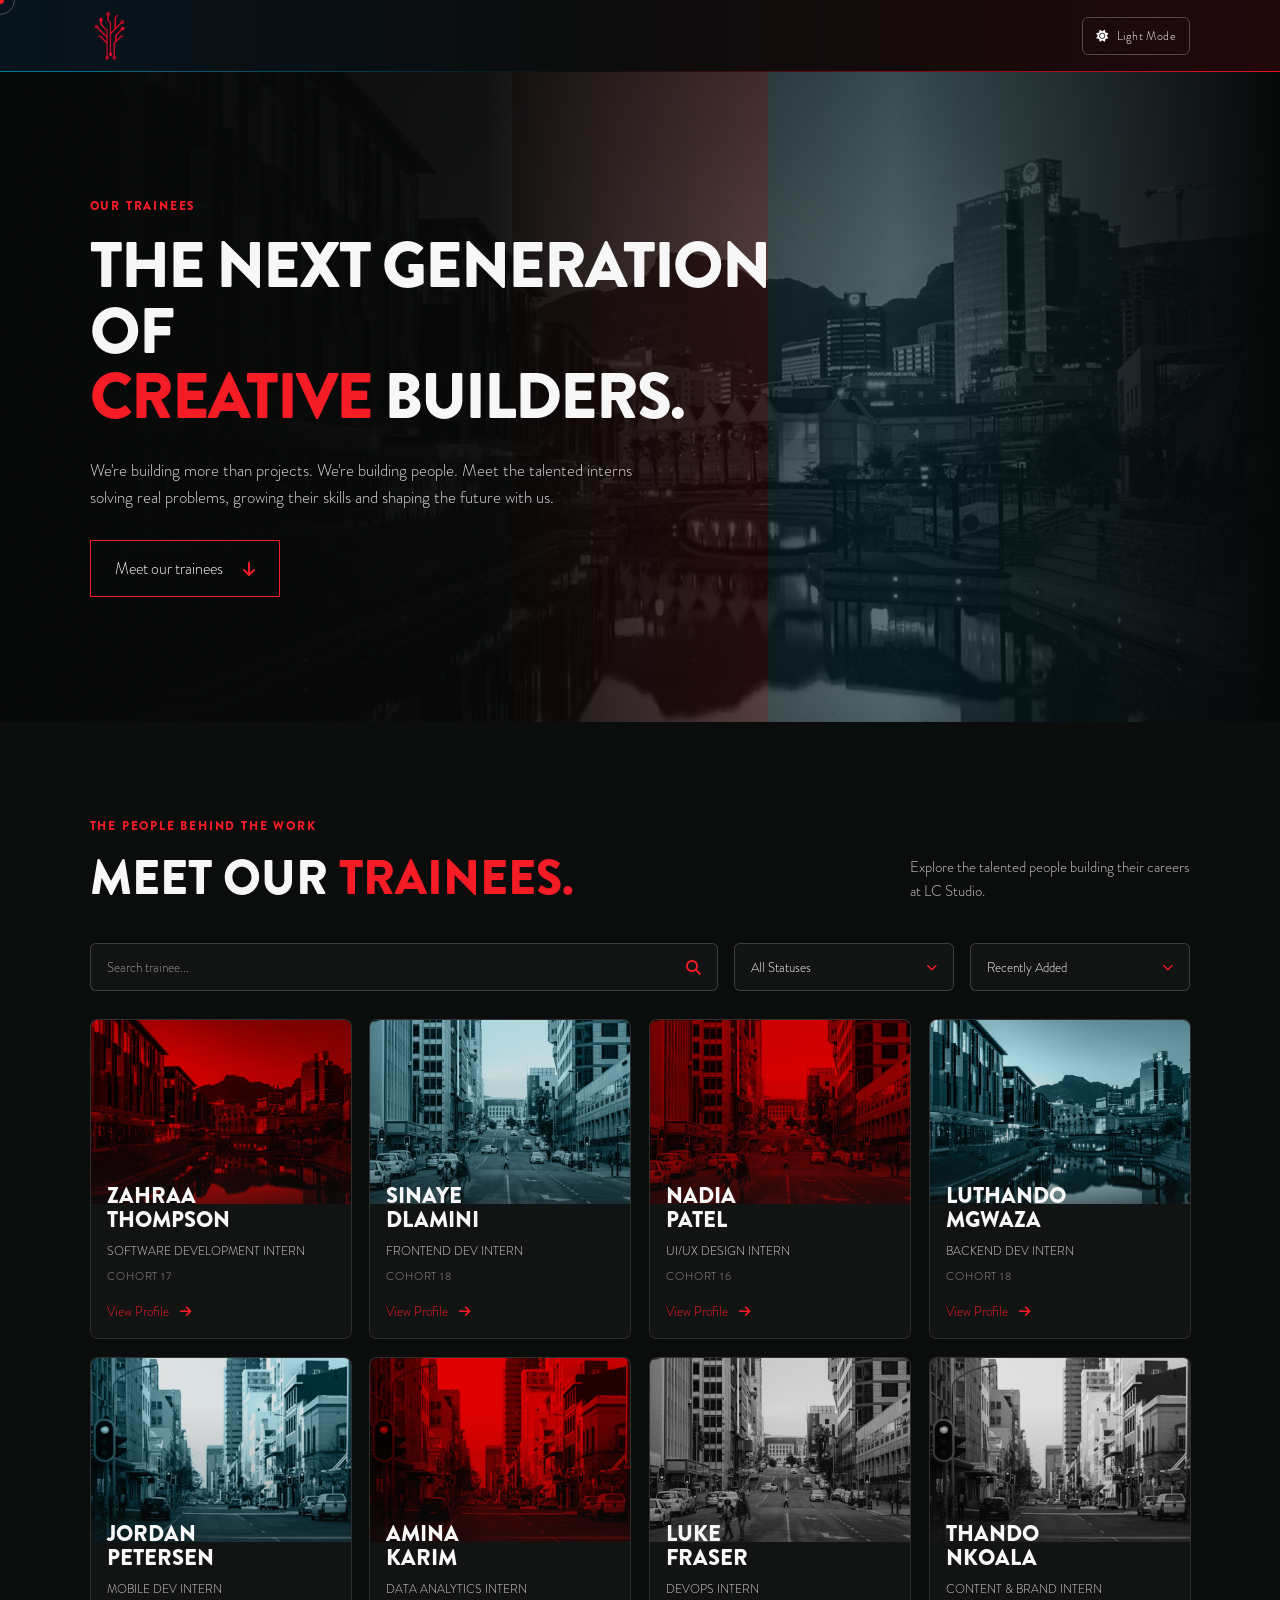
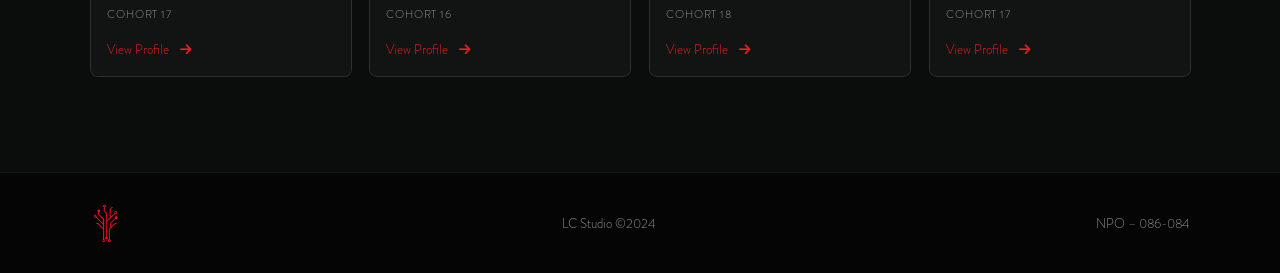
==== frontend/html/index.html @ 0ba751c2 "profile" ====
<!DOCTYPE html>
<html lang="en">
<head>
    <meta charset="UTF-8">
    <meta name="viewport" content="width=device-width, initial-scale=1.0">
    <title>Trainee Library · LC Studio</title>

    <link rel="stylesheet" href="https://cdnjs.cloudflare.com/ajax/libs/font-awesome/6.5.2/css/all.min.css">

    <link rel="stylesheet" href="../css/style.css">
</head>
<body>

    <div class="custom-cursor" aria-hidden="true"></div>
    <div class="custom-cursor-ring" aria-hidden="true"></div>

    <header class="site-header">
        <a class="brand" href="#home" aria-label="LC Studio Home">
            <img src="../../images/LC-STUDIO-HI-RES-LOGO-2023-redgrey (1).png" alt="LC Studio Logo">
        </a>

        <button id="themeToggle" class="theme-toggle" type="button" aria-pressed="false">
            <i class="fa-solid fa-sun" aria-hidden="true"></i>
            <span>Light Mode</span>
        </button>
    </header>

    <main id="home">

        <section class="hero">

            <div class="hero-content">

                <p class="eyebrow">
                    OUR TRAINEES
                </p>

                <h1>
                    THE NEXT GENERATION OF
                    <br>
                    <span>CREATIVE</span>
                    BUILDERS.
                </h1>

                <p class="intro">
                    We're building more than projects. We're building people.
                    Meet the talented interns solving real problems, growing
                    their skills and shaping the future with us.
                </p>

                <a href="#trainees" class="hero-button">
                    Meet our trainees
                    <i class="fa-solid fa-arrow-down"></i>
                </a>

            </div>

        </section>

        <section class="trainee-section" id="trainees">

            <header class="section-heading">

                <div>

                    <p class="eyebrow">
                        THE PEOPLE BEHIND THE WORK
                    </p>

                    <h2>
                        MEET OUR
                        <span>TRAINEES.</span>
                    </h2>

                </div>

                <p>
                    Explore the talented people building their careers at LC
                    Studio.
                </p>

            </header>

            <div class="filter-row">

                <label class="search-box">

                    <input
                        id="searchInput"
                        type="search"
                        placeholder="Search trainee..."
                    >

                    <i class="fa-solid fa-magnifying-glass"></i>

                </label>

                <div class="filter-select">

                    <select id="statusFilter" class="native-select" tabindex="-1" aria-hidden="true">
                        <option value="all">All Statuses</option>
                        <option value="freelance">Available to Freelance</option>
                        <option value="opportunities">Open to Opportunities</option>
                        <option value="employed">Employed</option>
                    </select>

                    <button class="filter-select-trigger" type="button" aria-haspopup="listbox" aria-expanded="false">
                        <span>All Statuses</span>
                        <i class="fa-solid fa-chevron-down" aria-hidden="true"></i>
                    </button>

                    <div class="filter-select-menu" role="listbox" aria-label="Filter by availability">
                        <button type="button" role="option" aria-selected="true" data-value="all">All Statuses</button>
                        <button type="button" role="option" data-value="freelance">Available to Freelance</button>
                        <button type="button" role="option" data-value="opportunities">Open to Opportunities</button>
                        <button type="button" role="option" data-value="employed">Employed</button>
                    </div>

                </div>

                <div class="filter-select">

                    <select id="sortSelect" class="native-select" tabindex="-1" aria-hidden="true">
                        <option value="recent">Recently Added</option>
                        <option value="name">Name (A-Z)</option>
                        <option value="cohort">Cohort</option>
                    </select>

                    <button class="filter-select-trigger" type="button" aria-haspopup="listbox" aria-expanded="false">
                        <span>Recently Added</span>
                        <i class="fa-solid fa-chevron-down" aria-hidden="true"></i>
                    </button>

                    <div class="filter-select-menu" role="listbox" aria-label="Sort trainees">
                        <button type="button" role="option" aria-selected="true" data-value="recent">Recently Added</button>
                        <button type="button" role="option" data-value="name">Name (A-Z)</button>
                        <button type="button" role="option" data-value="cohort">Cohort</button>
                    </div>

                </div>

            </div>

            <div id="loading" class="loading">
                Loading trainees...
            </div>

            <section
                id="traineeGrid"
                class="grid">
            </section>

            <p
                id="emptyState"
                class="empty-state"
                hidden>

                No trainees found.

            </p>

        </section>

    </main>

    <div
        class="modal-overlay"
        id="profileModal"
        aria-hidden="true">

        <article
            class="profile-modal"
            role="dialog"
            aria-modal="true"
            aria-labelledby="modalName"
            tabindex="-1">

            <button
                id="modalClose"
                class="modal-close"
                aria-label="Close profile">

                <i class="fa-solid fa-xmark"></i>

            </button>

            <div
                id="modalVisual"
                class="modal-visual">
            </div>

            <div class="modal-body">

                <h2 id="modalName"></h2>

                <p id="modalRole"></p>

                <p id="modalCohort"></p>

                <div class="modal-statuses" aria-label="Availability status">
                    <span data-status="employed">Employed</span>
                    <span data-status="freelance">Available to Freelance</span>
                    <span data-status="opportunities">Open to Opportunities</span>
                </div>

                <div class="modal-rule"></div>

                <div class="social-links">

                    <a
                        id="linkedinLink"
                        href="#"
                        target="_blank"
                        aria-label="LinkedIn">

                        <i class="fa-brands fa-linkedin-in"></i>

                    </a>

                    <a
                        id="githubLink"
                        href="#"
                        target="_blank"
                        aria-label="GitHub">

                        <i class="fa-brands fa-github"></i>

                    </a>

                    <a
                        id="portfolioLink"
                        href="#"
                        target="_blank"
                        aria-label="Portfolio">

                        <i class="fa-solid fa-globe"></i>

                    </a>

                    <a
                        id="emailLink"
                        href="#"
                        aria-label="Email">

                        <i class="fa-regular fa-envelope"></i>

                    </a>

                </div>

                <p class="download-label">
                    DOWNLOAD CV
                </p>

                <button
                    id="modalDownload"
                    class="modal-download">

                    <i class="fa-solid fa-download"></i>

                    Download PDF

                </button>

            </div>

        </article>

    </div>

    <footer class="site-footer">

        <img
            src="../../images/LC-STUDIO-HI-RES-LOGO-2023-redgrey (1).png"
            alt="LC Studio Logo">

        <span>
            LC Studio ©2024
        </span>

        <span>
            NPO – 086-084
        </span>

    </footer>

    <script src="../js/script.js"></script>

</body>
</html>
---- frontend/css/style.css ----
/* ==========================
   FONTS
========================== */

@font-face {
    font-family: "Brandon";
    src: url("../../fonts/brandon-grotesque-light-58a8a4b38001d.otf");
    font-weight: 300;
}

@font-face {
    font-family: "Brandon";
    src: url("../../fonts/brandon-grotesque-black-58a8a3e824392.otf");
    font-weight: 800;
}

/* ==========================
   RESET
========================== */

* {
    margin: 0;
    padding: 0;
    box-sizing: border-box;
}

html {
    scroll-behavior: smooth;
}

body {
    background: #080909;
    color: #f7f7f7;
    font-family: Brandon, Arial, sans-serif;
    overflow-x: hidden;
}

body,
button,
input,
select,
textarea,
a,
span,
p,
h1,
h2,
h3 {
    font-family: Brandon, Arial, sans-serif;
}

/* ==========================
   CUSTOM CURSOR
========================== */

.custom-cursor,
.custom-cursor-ring {

    display: none;

}

@media (hover: hover) and (pointer: fine) {

    body,
    body * {

        cursor: none !important;

    }

    .custom-cursor {

        position: fixed;
        top: 0;
        left: 0;
        z-index: 9999;
        display: block;
        width: 8px;
        height: 8px;
        border-radius: 50%;
        background: #f51c26;
        pointer-events: none;
        transform: translate(-50%, -50%);
        transition: width .2s ease, height .2s ease, background .2s ease, opacity .2s ease;

    }

    .custom-cursor-ring {

        position: fixed;
        top: 0;
        left: 0;
        z-index: 9998;
        display: block;
        width: 30px;
        height: 30px;
        border: 1.5px solid rgba(255,255,255,.25);
        border-radius: 50%;
        pointer-events: none;
        transform: translate(-50%, -50%);
        transition: width .15s ease, height .15s ease, border-color .15s ease, background .15s ease, opacity .2s ease;

    }

    .custom-cursor.hover {

        width: 16px;
        height: 16px;
        background: #fff;

    }

    .custom-cursor-ring.hover {

        width: 50px;
        height: 50px;
        border-color: #f51c26;
        background: rgba(245,28,38,.08);

    }

}

/* ==========================
   HEADER
========================== */

.site-header {

    position: sticky;
    top: 0;
    z-index: 50;

    display: flex;
    align-items: center;
    justify-content: space-between;

    height: 72px;

    padding: 0 clamp(24px, 7vw, 112px);

    background: linear-gradient(
        90deg,
        #07141d 0%,
        #0b0c0c 45%,
        #21080b 100%
    );

    backdrop-filter: blur(8px);
}

.site-header::after {

    content: "";

    position: absolute;

    left: 0;
    bottom: 0;

    width: 100%;
    height: 1px;

    background: linear-gradient(
        90deg,
        #017b9c,
        transparent 45%,
        #e8121e
    );

}

.brand {

    display: flex;
    align-items: center;

    text-decoration: none;

}

.brand img {

    width: 40px;
    height: 50px;

    object-fit: contain;
    display: block;

}

/* ==========================
   HERO
========================== */

.hero {

    min-height: 650px;

    display: flex;
    align-items: center;

    padding: 90px clamp(24px, 7vw, 112px);

    background:

        linear-gradient(
            90deg,
            rgba(7,8,8,1) 0%,
            rgba(7,8,8,.95) 38%,
            rgba(7,8,8,.35) 70%,
            rgba(7,8,8,1) 100%
        ),

        linear-gradient(
            90deg,
            transparent 40%,
            rgba(120,0,0,.45) 40% 60%,
            rgba(0,68,88,.45) 60%
        ),

        url("../../images/foreshore-grey.jpg");

    background-size: cover;
    background-position: center;

}

.hero-content {

    max-width: 720px;

}

.eyebrow {

    margin-bottom: 18px;

    color: #f51c26;

    font-size: 12px;
    font-weight: 800;

    letter-spacing: .15em;

    text-transform: uppercase;

}

.hero h1 {

    font-size: clamp(42px, 5vw, 68px);

    line-height: 1.02;

    font-weight: 800;

    letter-spacing: -2px;

    text-transform: uppercase;

}

.hero h1 span {

    color: #f51c26;

}

.intro {

    max-width: 560px;

    margin: 28px 0;

    color: #dddddd;

    font-size: 17px;

    line-height: 1.6;

    font-weight: 300;

}

.hero-button {

    display: inline-flex;

    align-items: center;
    gap: 20px;

    padding: 16px 24px;

    border: 1px solid #f51c26;

    color: white;

    text-decoration: none;

    position: relative;
    overflow: hidden;

    transition: all .3s cubic-bezier(.25,.46,.45,.94);

}

.hero-button:hover {

    background: #f51c26;
    transform: translateY(-3px);
    box-shadow: 0 10px 30px rgba(245,28,38,.35);

}

.hero-button:active {

    transform: translateY(0);
    box-shadow: 0 4px 15px rgba(245,28,38,.25);

}

.hero-button::after,
.modal-download::after {

    content: "";

    position: absolute;
    top: 50%;
    left: 50%;

    width: 0;
    height: 0;

    border-radius: 50%;
    background: rgba(255,255,255,.2);
    pointer-events: none;
    transform: translate(-50%, -50%);
    transition: width .6s ease, height .6s ease;

}

.hero-button:hover::after,
.modal-download:hover::after {

    width: 400px;
    height: 400px;

}

.hero-button i {

    color: #f51c26;

    transition: .25s;

}

.hero-button:hover i {

    color: white;

}

.trainee-section {

    padding: 95px clamp(24px, 7vw, 112px);

    background: #0b0c0c;

}

.section-heading {

    display: flex;

    justify-content: space-between;

    align-items: flex-end;

    gap: 50px;

    margin-bottom: 40px;

}

.section-heading h2 {

    font-size: clamp(36px, 4vw, 48px);

    line-height: 1.05;

    font-weight: 800;

    text-transform: uppercase;

}

.section-heading h2 span {

    color: #f51c26;

}

.section-heading > p {

    max-width: 280px;

    color: #c8c8c8;

    font-size: 15px;

    line-height: 1.6;

}

/* ==========================
   FILTER BAR
========================== */

.filter-row {

    display: grid;

    grid-template-columns: 1fr 220px 220px;

    gap: 16px;

    margin-bottom: 28px;

}

/* ==========================
   SELECTS
========================== */

#statusFilter,
#sortSelect {

    height: 48px;

    padding: 0 16px;

    border: 1px solid rgba(255,255,255,.18);

    border-radius: 6px;

    background: #121313;

    color: white;

    font-size: 13px;

    cursor: pointer;

    outline: none;

    transition: .25s;

}

#statusFilter:hover,
#sortSelect:hover {

    border-color: #f51c26;

}

#statusFilter:focus,
#sortSelect:focus {

    border-color: #f51c26;

    box-shadow: 0 0 0 3px rgba(245,28,38,.15);

}

#statusFilter:focus-visible,
#sortSelect:focus-visible {

    outline: none;

}

#statusFilter option,
#sortSelect option {

    background: #121313;

    color: white;

}

.filter-select {

    position: relative;
    height: 48px;

}

.native-select {

    position: absolute;
    width: 1px;
    height: 1px;
    opacity: 0;
    pointer-events: none;

}

.filter-select-trigger {

    display: flex;
    align-items: center;
    justify-content: space-between;

    width: 100%;
    height: 100%;
    padding: 0 16px;

    border: 1px solid rgba(255,255,255,.18);
    border-radius: 6px;
    background: #121313;
    color: white;

    font-size: 13px;
    text-align: left;
    cursor: pointer;
    transition: border-color .25s, box-shadow .25s;

}

.filter-select-trigger:hover,
.filter-select.is-open .filter-select-trigger {

    border-color: #f51c26;

}

.filter-select-trigger:focus-visible {

    outline: none;
    border-color: #f51c26;
    box-shadow: 0 0 0 3px rgba(245,28,38,.15);

}

.filter-select-trigger i {

    color: #f51c26;
    font-size: 11px;
    transition: transform .25s;

}

.filter-select.is-open .filter-select-trigger i {

    transform: rotate(180deg);

}

.filter-select-menu {

    position: absolute;
    top: calc(100% + 6px);
    left: 0;
    z-index: 20;

    display: none;
    width: 100%;
    overflow: hidden;

    border: 1px solid #f51c26;
    border-radius: 6px;
    background: #121313;
    box-shadow: 0 12px 28px rgba(0,0,0,.35);

}

.filter-select.is-open .filter-select-menu {

    display: block;

}

.filter-select-menu button {

    display: block;

    width: 100%;
    padding: 11px 16px;

    border: none;
    background: transparent;
    color: white;

    font-family: inherit;
    font-size: 13px;
    text-align: left;
    cursor: pointer;
    transition: background .2s ease;

}

.filter-select-menu button:hover,
.filter-select-menu button[aria-selected="true"] {

    background: #f51c26;

}

/* ==========================
   SEARCH
========================== */

.search-box {

    display: flex;

    align-items: center;

    height: 48px;

    padding: 0 16px;

    border: 1px solid rgba(255,255,255,.18);

    border-radius: 6px;

    background: #121313;

    transition: .25s;

}

.search-box:focus-within {

    border-color: rgba(255,255,255,.18);
    box-shadow: none;

}

.search-box:hover {

    border-color: #f51c26;

}

.search-box input {

    width: 100%;

    border: none;

    outline: none;

    background: transparent;

    color: white;

    font-size: 13px;

}

.search-box input:focus-visible {

    outline: none;

}

.search-box input::placeholder {

    color: #9e9e9e;

}

.search-box i {

    color: #f51c26;

    font-size: 15px;

    margin-left: 10px;

}

/* ==========================
   LOADING
========================== */

.loading {

    display: flex;

    justify-content: center;

    align-items: center;

    height: 100px;

    color: #bdbdbd;

    font-size: 15px;

    letter-spacing: .08em;

    text-transform: uppercase;

}

/* ==========================
   EMPTY STATE
========================== */

.empty-state {

    margin-top: 50px;

    text-align: center;

    color: #999;

    font-size: 18px;

}

/* ==========================
   GRID
========================== */

.grid {

    display: grid;

    grid-template-columns: repeat(4, 1fr);

    gap: 18px;

}

/* ==========================
   CARD
========================== */

.trainee-card {

    position: relative;

    display: flex;

    flex-direction: column;

    min-height: 320px;

    padding: 16px;

    overflow: hidden;

    border: 1px solid rgba(255,255,255,.12);

    border-radius: 8px;

    background: #121313;

    cursor: pointer;

    transition:
        transform .25s,
        border-color .25s,
        box-shadow .25s;

}

.trainee-card:hover {

    transform: translateY(-6px);

    border-color: #f51c26;

    box-shadow: 0 15px 35px rgba(0,0,0,.45);

}

.card-image {

    position: absolute;

    inset: 0 0 42%;

    background-size: cover;

    background-position: center top;

    filter: brightness(.88);

}

.trainee-card::after {

    content: "";

    position: absolute;

    inset: 0;

    background: linear-gradient(
        to bottom,
        transparent 15%,
        rgba(18,19,19,.2) 45%,
        #121313 78%
    );

}

/* ==========================
   CARD CONTENT
========================== */

.card-details {

    position: relative;

    z-index: 2;

    margin-top: auto;

}

.card-name {

    font-size: 22px;

    font-weight: 800;

    line-height: 1.1;

    text-transform: uppercase;

}

.trainee-role {

    display: block;

    margin-top: 10px;

    color: #d6d6d6;

    font-size: 12px;

    text-transform: uppercase;

}

.cohort {

    display: block;

    margin-top: 8px;

    color: #999;

    font-size: 11px;

    letter-spacing: .08em;

    text-transform: uppercase;

}

/* ==========================
   BUTTON
========================== */

.view-profile-btn {

    margin-top: 18px;

    padding: 0;

    border: none;

    background: transparent;

    color: #f51c26;

    font-size: 13px;

    font-weight: 300;

    cursor: pointer;

    position: relative;

    transition: color .3s ease, transform .3s ease;

}

.view-profile-btn:hover {

    color: white;
    transform: translateX(4px);

}

.view-profile-btn::after {

    content: "";

    position: absolute;
    bottom: -3px;
    left: 0;

    width: 0;
    height: 2px;

    background: #f51c26;
    transition: width .4s cubic-bezier(.25,.46,.45,.94);

}

.view-profile-btn:hover::after {

    width: 100%;

}

.view-profile-btn i {

    margin-left: 8px;

    transition: transform .25s;

}

.view-profile-btn:hover i {

    transform: translateX(5px);

}

.about {

    padding: 110px clamp(24px, 7vw, 112px);

    background:
        linear-gradient(
            90deg,
            rgba(9,9,9,.92),
            rgba(9,9,9,.55)
        ),
        url("../../images/street1-red.jpg");

    background-size: cover;
    background-position: center;

}

.about-content {

    max-width: 720px;

}

.about h2 {

    font-size: clamp(38px, 5vw, 60px);

    line-height: 1.05;

    font-weight: 800;

    text-transform: uppercase;

}

.about h2 span {

    color: #f51c26;

}

.about-content p:last-child {

    margin-top: 24px;

    max-width: 520px;

    color: #d5d5d5;

    font-size: 17px;

    line-height: 1.7;

}

/* ==========================
   FOOTER
========================== */

.site-footer {

    display: flex;

    justify-content: space-between;

    align-items: center;

    gap: 20px;

    padding: 30px clamp(24px, 7vw, 112px);

    background: #050505;

    border-top: 1px solid rgba(255,255,255,.08);

}

.site-footer img {

    width: 32px;

    height: 40px;

    object-fit: contain;

}

.site-footer span {

    color: #8f8f8f;

    font-size: 13px;

}

.site-footer a {

    color: white;

    text-decoration: none;

    transition: .25s;

}

.site-footer a:hover {

    color: #f51c26;

}

/* ==========================
   MODAL OVERLAY
========================== */

.modal-overlay {

    position: fixed;

    inset: 0;

    display: none;

    place-items: center;

    padding: 20px;

    background: rgba(0,0,0,.75);

    backdrop-filter: blur(6px);

    z-index: 999;

}

.modal-overlay.show {

    display: grid;

}

/* ==========================
   MODAL
========================== */

.profile-modal {

    position: relative;

    width: min(560px,100%);

    overflow: hidden;

    border-radius: 12px;

    border: 1px solid rgba(255,255,255,.18);

    background: #090909;

    box-shadow: 0 30px 80px rgba(0,0,0,.6);

}

/* ==========================
   TOP IMAGE
========================== */

.modal-visual {

    height: 340px;

    background-size: cover;

    background-position: center top;

    position: relative;

}

.modal-visual::after {

    content: "";

    position: absolute;

    inset: 0;

    background: linear-gradient(

        to bottom,

        rgba(0,0,0,.05),

        rgba(9,9,9,.25),

        #090909

    );

}

/* ==========================
   CLOSE BUTTON
========================== */

.modal-close {

    position: absolute;

    top: 18px;

    right: 18px;

    z-index: 5;

    width: 42px;

    height: 42px;

    border: none;

    border-radius: 50%;

    background: rgba(0,0,0,.55);

    color: white;

    cursor: pointer;

    transition: .25s;

}

.modal-close:hover {

    background: #f51c26;

}

/* ==========================
   MODAL BODY
========================== */

.modal-body {

    padding: 28px;

}

.modal-body h2 {

    font-size: 38px;

    font-weight: 800;

    line-height: 1.05;

    text-transform: uppercase;

}

.modal-body h2 span {

    color: #f51c26;

}

#modalRole,
#modalCohort {

    margin-top: 14px;

    color: #d8d8d8;

    font-size: 15px;

    letter-spacing: .06em;

    text-transform: uppercase;

}

/* ==========================
   AVAILABILITY STATUS
========================== */

.modal-statuses {

    display: flex;
    flex-wrap: wrap;
    gap: 8px;

    margin-top: 18px;

}

.modal-statuses span {

    padding: 8px 12px;

    border: 1px solid rgba(255,255,255,.16);
    border-radius: 30px;

    color: #767676;

    font-size: 11px;
    font-weight: 700;
    letter-spacing: .04em;
    text-transform: uppercase;

    transition: color .25s, border-color .25s, background .25s;

}

.modal-statuses .is-active {

    border-color: #f51c26;
    background: rgba(245,28,38,.1);
    color: #f51c26;

}

.modal-rule {

    margin: 24px 0;

    height: 1px;

    background: rgba(255,255,255,.12);

}

/* ==========================
   SOCIAL ICONS
========================== */

.social-links {

    display: flex;

    gap: 16px;

    margin-bottom: 30px;

}

.social-links a {

    width: 48px;

    height: 48px;

    display: flex;

    justify-content: center;

    align-items: center;

    border-radius: 50%;

    border: 1px solid rgba(255,255,255,.15);

    color: white;

    text-decoration: none;

    font-size: 20px;

    transition: .25s;

}

.social-links a:hover {

    background: #f51c26;

    border-color: #f51c26;

    transform: translateY(-3px);

}

/* ==========================
   DOWNLOAD
========================== */

.download-label {

    margin-bottom: 14px;

    color: #a8a8a8;

    font-size: 12px;

    letter-spacing: .18em;

    text-transform: uppercase;

}

.modal-download {

    width: 100%;

    height: 54px;

    border: 1px solid rgba(255,255,255,.18);

    border-radius: 8px;

    background: transparent;

    color: white;

    font-size: 15px;

    font-weight: 700;

    cursor: pointer;

    position: relative;
    overflow: hidden;

    transition: all .3s cubic-bezier(.25,.46,.45,.94);

}

.modal-download i {

    margin-right: 10px;

    color: #f51c26;

}

.modal-download:hover {

    background: #f51c26;

    border-color: #f51c26;
    transform: translateY(-3px);
    box-shadow: 0 10px 30px rgba(245,28,38,.35);

}

.modal-download:active {

    transform: translateY(0);
    box-shadow: 0 4px 15px rgba(245,28,38,.25);

}

.modal-download:hover i {

    color: white;

}
/* ==========================
   LARGE TABLETS
========================== */

@media (max-width: 1100px) {

    .grid {

        grid-template-columns: repeat(3, 1fr);

    }

}

/* ==========================
   TABLETS
========================== */

@media (max-width: 900px) {

    .hero {

        min-height: 560px;

        padding: 80px 32px;

    }

    .hero h1 {

        font-size: 50px;

    }

    .section-heading {

        flex-direction: column;

        align-items: flex-start;

        gap: 20px;

    }

    .section-heading > p {

        max-width: 100%;

    }

    .filter-row {

        grid-template-columns: 1fr;

    }

    #statusFilter,
    #sortSelect,
    .search-box {

        width: 100%;

    }

    .grid {

        grid-template-columns: repeat(2, 1fr);

    }

    .about {

        padding: 90px 32px;

    }

}

/* ==========================
   MOBILE
========================== */

@media (max-width: 600px) {

    .site-header {

        padding: 0 20px;

        height: 64px;

    }

    .brand img {

        width: 34px;

        height: 42px;

    }

    .hero {

        min-height: 500px;

        padding: 70px 20px;

    }

    .hero h1 {

        font-size: 38px;

    }

    .intro {

        font-size: 15px;

    }

    .trainee-section {

        padding: 70px 20px;

    }

    .section-heading h2 {

        font-size: 34px;

    }

    .grid {

        grid-template-columns: 1fr;

    }

    .trainee-card {

        min-height: 300px;

    }

    .about {

        padding: 70px 20px;

    }

    .about h2 {

        font-size: 36px;

    }

}

/* ==========================
   SMALL MOBILE
========================== */

@media (max-width: 430px) {

    .hero h1 {

        font-size: 32px;

    }

    .intro {

        font-size: 14px;

    }

    .card-name {

        font-size: 20px;

    }

}

/* ==========================
   MODAL RESPONSIVE
========================== */

@media (max-width: 700px) {

    .profile-modal {

        width: 100%;

        max-width: 500px;

    }

    .modal-visual {

        height: 280px;

    }

    .modal-body {

        padding: 24px;

    }

    .modal-body h2 {

        font-size: 30px;

    }

}

@media (max-width: 500px) {

    .modal-overlay {

        padding: 10px;

    }

    .profile-modal {

        border-radius: 10px;

    }

    .modal-visual {

        height: 240px;

    }

    .modal-body {

        padding: 20px;

    }

    .social-links {

        justify-content: center;

        flex-wrap: wrap;

        gap: 12px;

    }

    .social-links a {

        width: 44px;

        height: 44px;

        font-size: 18px;

    }

    .modal-download {

        width: 100%;

    }

}

/* ==========================
   FOOTER RESPONSIVE
========================== */

@media (max-width: 700px) {

    .site-footer {

        flex-direction: column;

        align-items: center;

        text-align: center;

        gap: 16px;

    }

}

/* ==========================
   ACCESSIBILITY
========================== */

button,
a,
select,
input {

    transition:
        background .25s,
        color .25s,
        border-color .25s,
        transform .25s,
        box-shadow .25s;

}

button:focus-visible,
a:focus-visible,
input:focus-visible,
select:focus-visible {

    outline: 2px solid #f51c26;

    outline-offset: 3px;

}

/* ==========================
   SCROLLBAR
========================== */

::-webkit-scrollbar {

    width: 10px;

}

::-webkit-scrollbar-track {

    background: #090909;

}

::-webkit-scrollbar-thumb {

    background: #3a3a3a;

    border-radius: 20px;

}

::-webkit-scrollbar-thumb:hover {

    background: #f51c26;

}

/* ==========================
   IMAGE HELPERS
========================== */

img {

    max-width: 100%;

    display: block;

}

/* ==========================
   SELECTION
========================== */

::selection {

    background: #f51c26;

    color: white;

}

/* ==========================
   SMOOTH ANIMATIONS
========================== */

.trainee-card,
.hero-button,
.modal-download,
.social-links a {

    will-change: transform;

}

/* ==========================
   FINAL POLISH
========================== */

.loading,
.empty-state {

    animation: fadeIn .35s ease;

}

.modal-overlay.show {

    animation: fadeOverlay .2s ease;

}

.profile-modal {

    animation: popIn .25s ease;

}

@keyframes fadeIn {

    from {

        opacity: 0;

    }

    to {

        opacity: 1;

    }

}

@keyframes fadeOverlay {

    from {

        opacity: 0;

    }

    to {

        opacity: 1;

    }

}

@keyframes popIn {

    from {

        opacity: 0;

        transform: translateY(20px) scale(.98);

    }

    to {

        opacity: 1;

        transform: translateY(0) scale(1);

    }

}

/* ==========================
   THEME SWITCHER
========================== */

.theme-toggle {

    display: inline-flex;
    align-items: center;
    gap: 8px;

    padding: 9px 13px;

    border: 1px solid rgba(255,255,255,.25);
    border-radius: 6px;
    background: transparent;
    color: white;

    font-size: 12px;
    font-weight: 300;
    letter-spacing: .04em;
    text-transform: none;
    cursor: pointer;

}

.theme-toggle:hover {

    border-color: #f51c26;
    color: #f51c26;

}

/* ==========================
   LIGHT THEME
========================== */

body[data-theme="light"] {

    background: #f6f6f4;
    color: #161616;

}

body[data-theme="light"] .trainee-section {

    background: #f6f6f4;

}

body[data-theme="light"] .section-heading > p,
body[data-theme="light"] .intro {

    color: #505050;

}

body[data-theme="light"] .hero {

    color: #f7f7f7;

}

body[data-theme="light"] .hero .intro {

    color: #dddddd;

}

body[data-theme="light"] .search-box,
body[data-theme="light"] .filter-select-trigger,
body[data-theme="light"] .filter-select-menu {

    border-color: rgba(22,22,22,.2);
    background: #fff;
    color: #161616;

}

body[data-theme="light"] .search-box:hover,
body[data-theme="light"] .filter-select-trigger:hover,
body[data-theme="light"] .filter-select.is-open .filter-select-trigger {

    border-color: #f51c26;

}

body[data-theme="light"] .search-box input,
body[data-theme="light"] .filter-select-menu button {

    color: #161616;

}

body[data-theme="light"] .search-box input::placeholder {

    color: #777;

}

body[data-theme="light"] .filter-select-menu {

    border-color: #f51c26;
    box-shadow: 0 12px 28px rgba(0,0,0,.16);

}

body[data-theme="light"] .filter-select-menu button:hover,
body[data-theme="light"] .filter-select-menu button[aria-selected="true"] {

    color: white;
    background: #f51c26;

}

body[data-theme="light"] .trainee-card {

    border-color: #dcdcdc;
    background: #fff;
    box-shadow: 0 4px 15px rgba(0,0,0,.06);

}

body[data-theme="light"] .trainee-card:hover {

    border-color: #f51c26;
    box-shadow: 0 15px 35px rgba(0,0,0,.16);

}

body[data-theme="light"] .trainee-card::after {

    background: linear-gradient(to bottom, transparent 15%, rgba(255,255,255,.25) 45%, #fff 78%);

}

body[data-theme="light"] .card-name {

    color: #171717;

}

body[data-theme="light"] .trainee-role {

    color: #4b4b4b;

}

body[data-theme="light"] .cohort {

    color: #777;

}

body[data-theme="light"] .view-profile-btn:hover {

    color: #171717;

}

body[data-theme="light"] .empty-state,
body[data-theme="light"] .loading {

    color: #696969;

}

body[data-theme="light"] .site-footer {

    border-top-color: rgba(255,255,255,.08);
    background: #050505;

}

body[data-theme="light"] .site-footer span,
body[data-theme="light"] .site-footer a {

    color: #8f8f8f;

}

body[data-theme="light"] .site-footer a:hover {

    color: #f51c26;

}

body[data-theme="light"] .modal-overlay {

    background: rgba(0,0,0,.45);

}

body[data-theme="light"] .profile-modal {

    border-color: #ddd;
    background: #fff;
    box-shadow: 0 30px 80px rgba(0,0,0,.28);

}

body[data-theme="light"] .modal-visual::after {

    background: linear-gradient(to bottom, rgba(255,255,255,0), rgba(255,255,255,.22), #fff);

}

body[data-theme="light"] .modal-close {

    border: 1px solid #ddd;
    background: rgba(255,255,255,.9);
    color: #161616;

}

body[data-theme="light"] #modalRole,
body[data-theme="light"] #modalCohort,
body[data-theme="light"] .download-label {

    color: #5c5c5c;

}

body[data-theme="light"] .modal-statuses span,
body[data-theme="light"] .social-links a,
body[data-theme="light"] .modal-download {

    border-color: #d5d5d5;
    color: #222;

}

body[data-theme="light"] .modal-statuses .is-active {

    border-color: #f51c26;
    color: #f51c26;

}

body[data-theme="light"] .modal-rule {

    background: #ddd;

}

body[data-theme="light"] .social-links a:hover,
body[data-theme="light"] .modal-download:hover {

    color: white;

}

body[data-theme="light"] .custom-cursor-ring {

    border-color: rgba(22,22,22,.3);

}

body[data-theme="light"] ::-webkit-scrollbar-track {

    background: #f0f0ee;

}
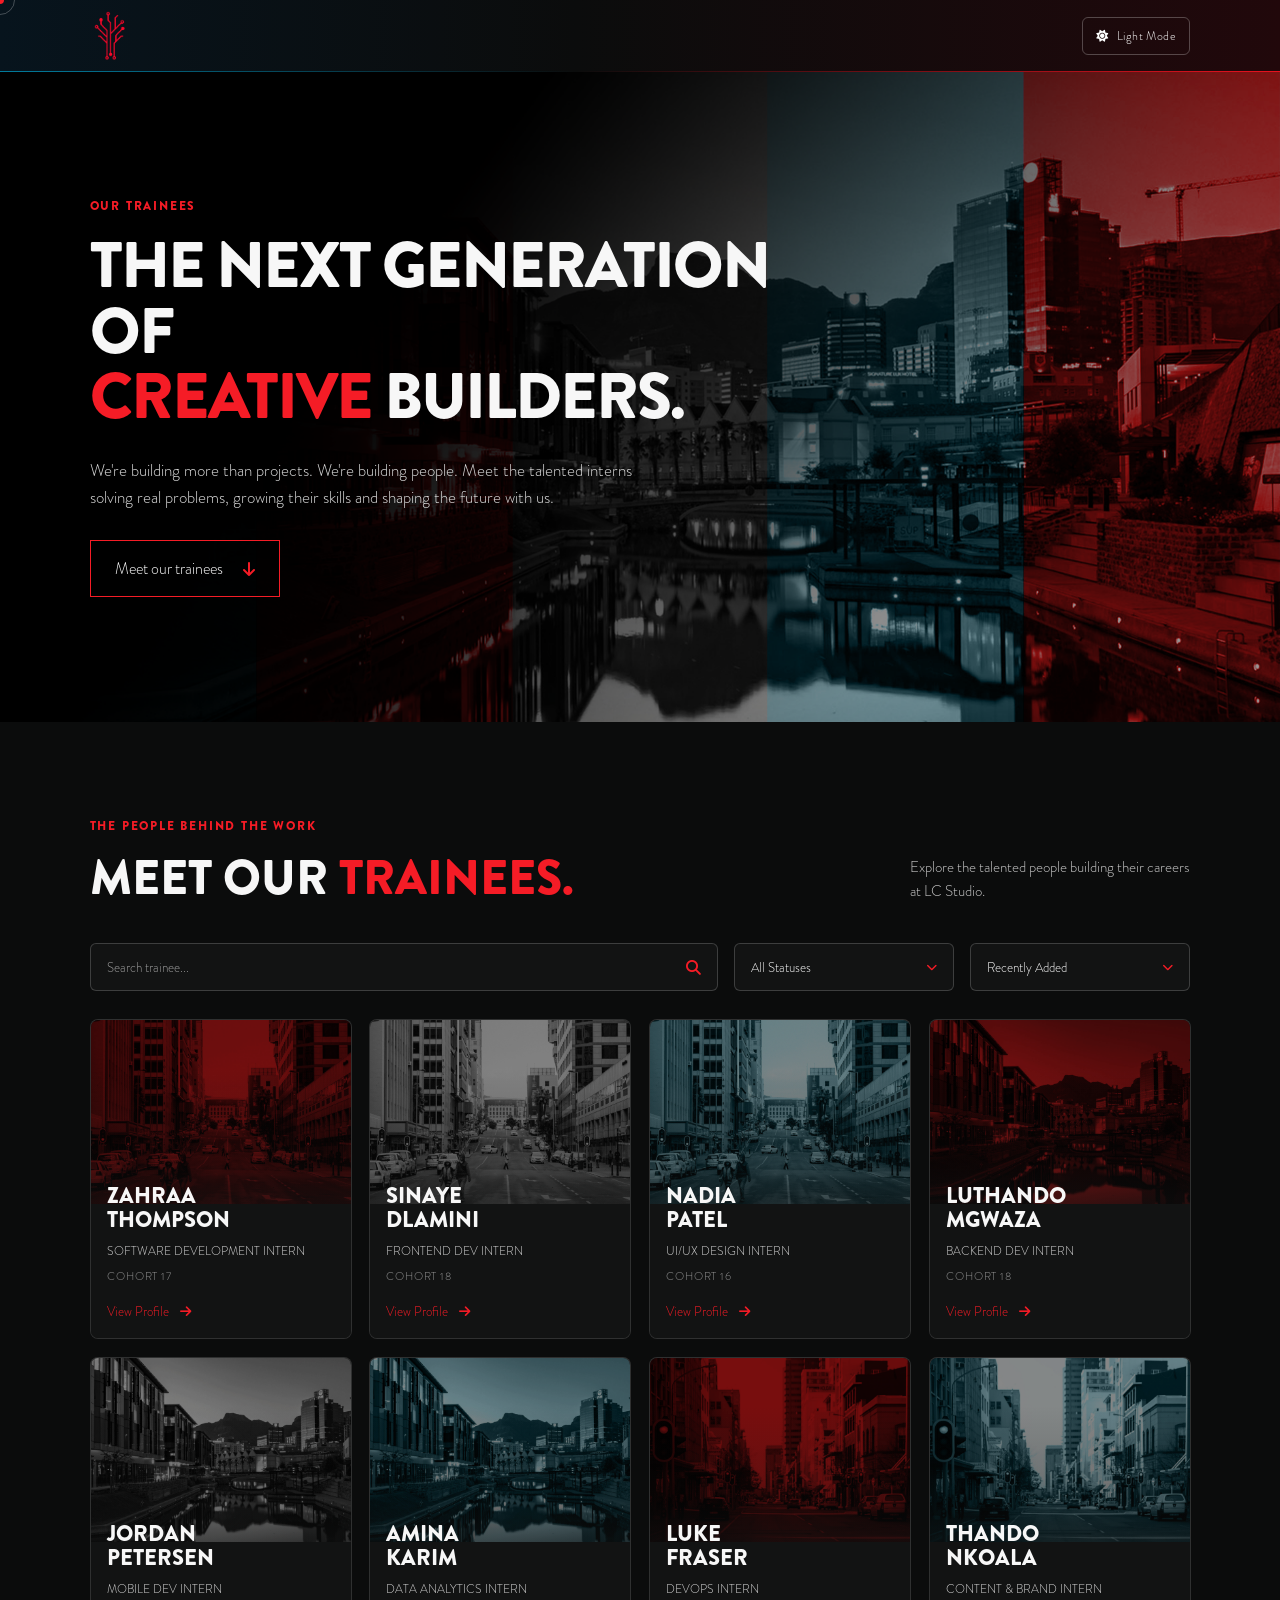
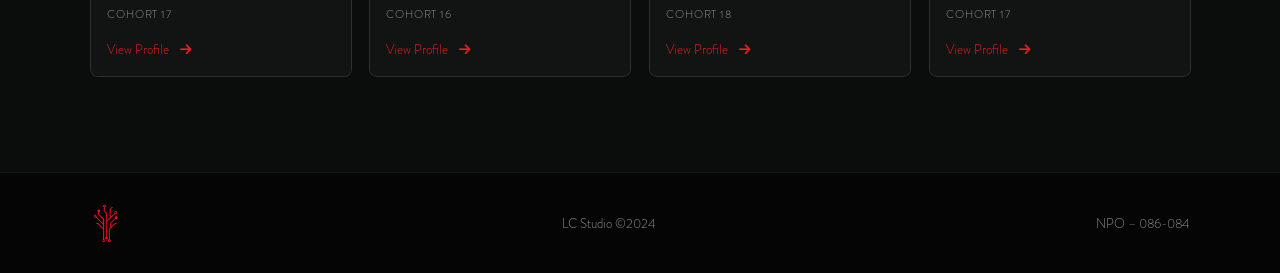
==== commit 83a1da07: "logo redirects to wordpress" ====
--- a/frontend/html/index.html
+++ b/frontend/html/index.html
@@ -15,7 +15,7 @@
     <div class="custom-cursor-ring" aria-hidden="true"></div>
 
     <header class="site-header">
-        <a class="brand" href="#home" aria-label="LC Studio Home">
+        <a class="brand" href="https://lcstudiorebuild.lcstudio.co.za/home/" target="_blank" rel="noopener noreferrer" aria-label="LC Studio Home">
             <img src="../../images/LC-STUDIO-HI-RES-LOGO-2023-redgrey (1).png" alt="LC Studio Logo">
         </a>
 
--- a/frontend/css/style.css
+++ b/frontend/css/style.css
@@ -203,24 +203,7 @@
 
     padding: 90px clamp(24px, 7vw, 112px);
 
-    background:
-
-        linear-gradient(
-            90deg,
-            rgba(7,8,8,1) 0%,
-            rgba(7,8,8,.95) 38%,
-            rgba(7,8,8,.35) 70%,
-            rgba(7,8,8,1) 100%
-        ),
-
-        linear-gradient(
-            90deg,
-            transparent 40%,
-            rgba(120,0,0,.45) 40% 60%,
-            rgba(0,68,88,.45) 60%
-        ),
-
-        url("../../images/foreshore-grey.jpg");
+    background: url("../../images/1920x1080-LCS-BANNER.png");
 
     background-size: cover;
     background-position: center;
@@ -950,7 +933,7 @@
             rgba(9,9,9,.92),
             rgba(9,9,9,.55)
         ),
-        url("../../images/street1-red.jpg");
+        url("../../images/003.png");
 
     background-size: cover;
     background-position: center;
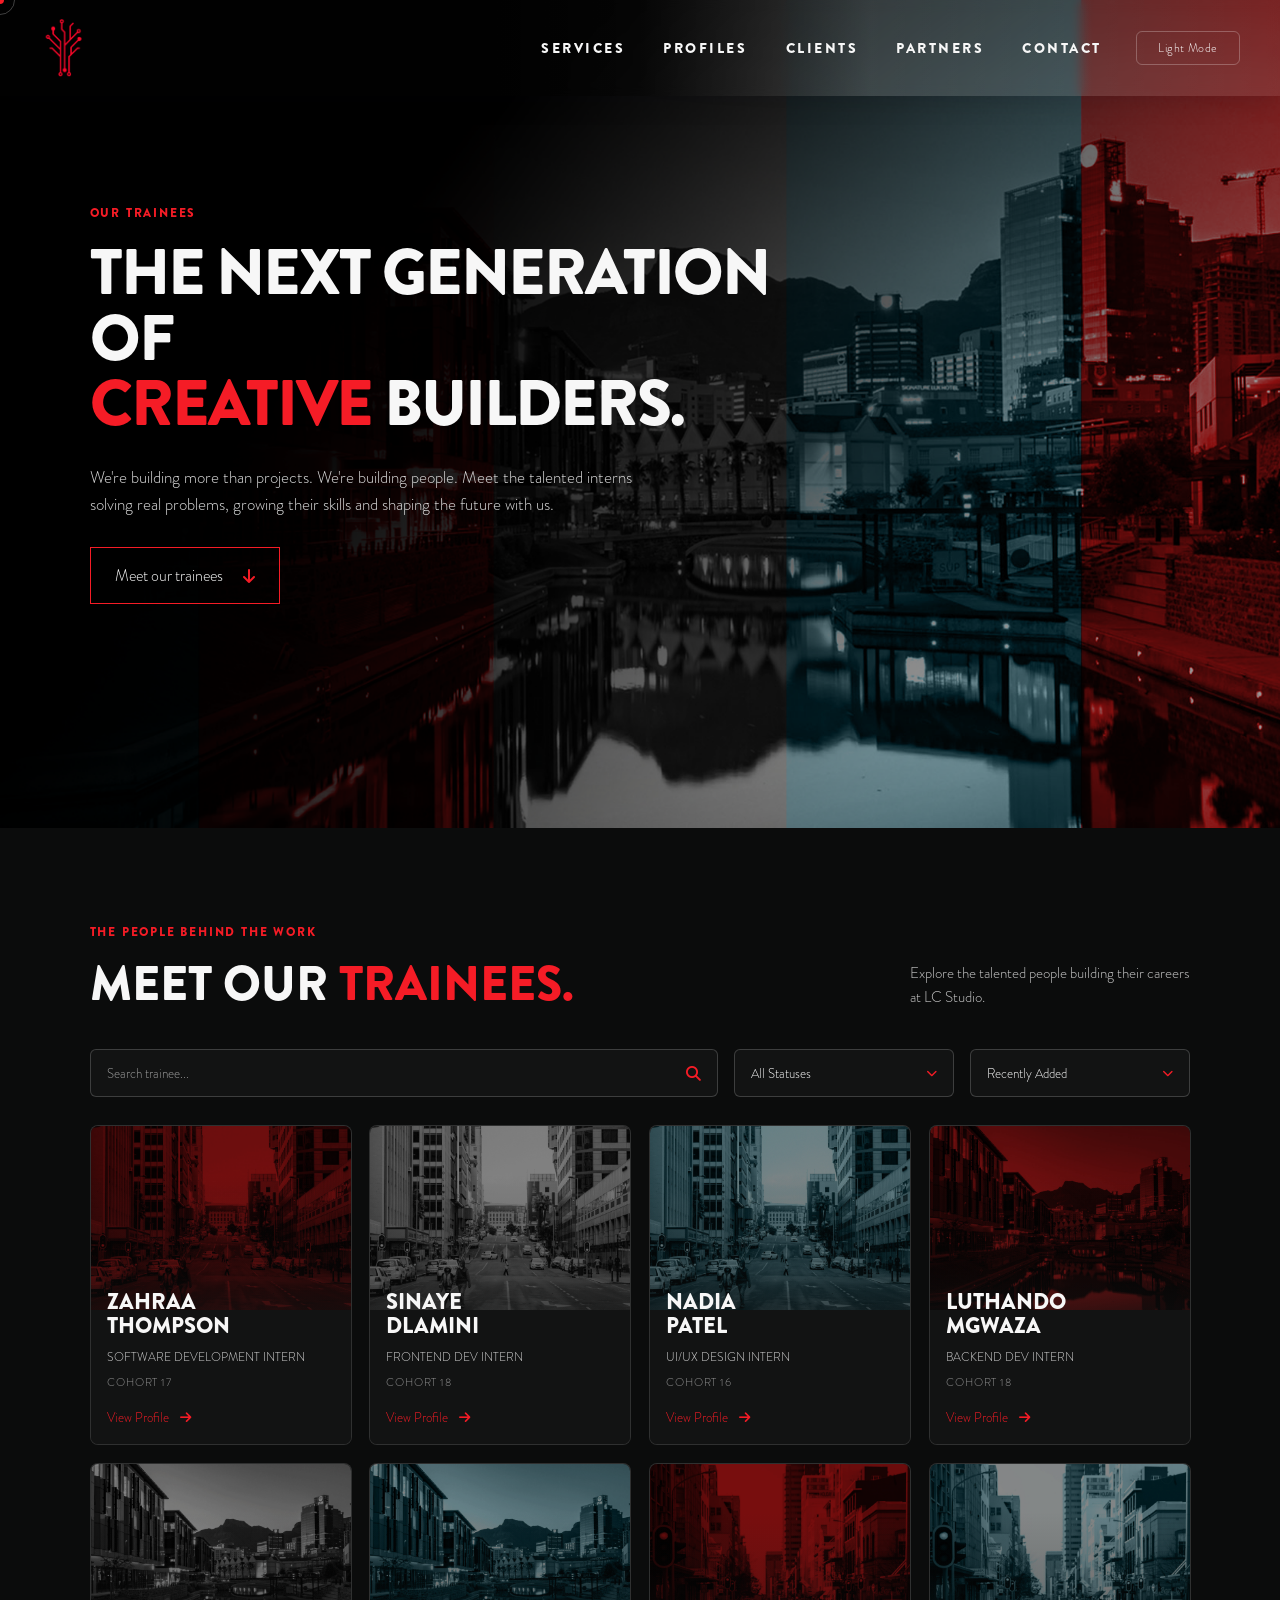
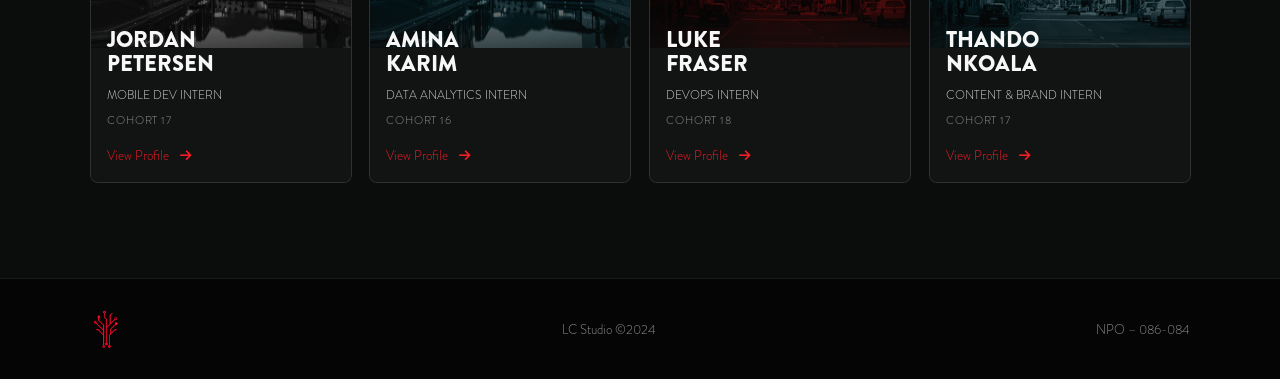
==== commit 1c96ecf6: "fixed navbar and hero section" ====
--- a/frontend/html/index.html
+++ b/frontend/html/index.html
@@ -15,9 +15,17 @@
     <div class="custom-cursor-ring" aria-hidden="true"></div>
 
     <header class="site-header">
-        <a class="brand" href="https://lcstudiorebuild.lcstudio.co.za/home/" target="_blank" rel="noopener noreferrer" aria-label="LC Studio Home">
+        <a class="brand" href="https://lcstudiorebuild.lcstudio.co.za/home/" aria-label="LC Studio Home">
             <img src="../../images/LC-STUDIO-HI-RES-LOGO-2023-redgrey (1).png" alt="LC Studio Logo">
         </a>
+
+        <nav class="site-nav" aria-label="Main navigation">
+            <a href="#services">SERVICES</a>
+            <a href="#profiles">PROFILES</a>
+            <a href="#clients">CLIENTS</a>
+            <a href="#partners">PARTNERS</a>
+            <a href="#contact">CONTACT</a>
+        </nav>
 
         <button id="themeToggle" class="theme-toggle" type="button" aria-pressed="false">
             <i class="fa-solid fa-sun" aria-hidden="true"></i>
--- a/frontend/css/style.css
+++ b/frontend/css/style.css
@@ -33,6 +33,7 @@
     color: #f7f7f7;
     font-family: Brandon, Arial, sans-serif;
     overflow-x: hidden;
+    transition: background-color .35s ease, color .35s ease;
 }
 
 body,
@@ -128,46 +129,84 @@
 
 .site-header {
 
-    position: sticky;
+    position: absolute;
     top: 0;
+    left: 0;
     z-index: 50;
+    width: 100%;
 
     display: flex;
     align-items: center;
-    justify-content: space-between;
-
-    height: 72px;
-
-    padding: 0 clamp(24px, 7vw, 112px);
-
-    background: linear-gradient(
-        90deg,
-        #07141d 0%,
-        #0b0c0c 45%,
-        #21080b 100%
-    );
-
-    backdrop-filter: blur(8px);
+    justify-content: flex-start;
+
+    min-height: 0;
+    padding: 18px clamp(14px, 4vw, 40px);
+    gap: 34px;
+
+    background: linear-gradient(90deg,
+                rgba(0,0,0,0.92) 0%,
+                rgba(0,0,0,0.92) 38%,
+                rgba(0,0,0,0.6) 50%,
+                rgba(255,255,255,0.12) 68%,
+                rgba(255,255,255,0.06) 100%);
+    background-color: rgba(255,255,255,0.04);
+    backdrop-filter: blur(6px);
+    -webkit-backdrop-filter: blur(6px);
+    box-shadow: 0 6px 24px rgba(3,8,16,0.12);
+    transition: background .35s ease, color .35s ease, transform .25s ease;
+}
+
+.site-nav {
+    display: flex;
+    align-items: center;
+    gap: 38px;
+    margin-left: auto;
+}
+
+.site-nav a {
+    color: #f7f7f7;
+    text-decoration: none;
+    font-size: 14px;
+    line-height: 1;
+    letter-spacing: .18em;
+    text-transform: uppercase;
+    font-weight: 700;
+    transition: color .25s ease;
+    background: transparent !important;
+}
+
+.site-nav a:hover,
+.site-nav a:focus-visible {
+    color: #f51c26;
+    background: transparent !important;
+}
+
+@media (max-width: 900px) {
+    .site-header {
+        flex-wrap: wrap;
+        justify-content: space-between;
+        padding: 12px 24px;
+        min-height: auto;
+    }
+
+    .site-nav {
+        width: 100%;
+        justify-content: flex-end;
+        flex-wrap: wrap;
+        gap: 18px;
+        margin-top: 10px;
+    }
 }
 
 .site-header::after {
 
     content: "";
-
     position: absolute;
-
     left: 0;
     bottom: 0;
-
     width: 100%;
-    height: 1px;
-
-    background: linear-gradient(
-        90deg,
-        #017b9c,
-        transparent 45%,
-        #e8121e
-    );
+    height: 0;
+    background: transparent;
 
 }
 
@@ -182,8 +221,8 @@
 
 .brand img {
 
-    width: 40px;
-    height: 50px;
+    width: 48px;
+    height: 60px;
 
     object-fit: contain;
     display: block;
@@ -196,12 +235,12 @@
 
 .hero {
 
-    min-height: 650px;
+    min-height: 92vh;
 
     display: flex;
     align-items: center;
 
-    padding: 90px clamp(24px, 7vw, 112px);
+    padding: 70px clamp(24px, 7vw, 112px) 90px;
 
     background: url("../../images/1920x1080-LCS-BANNER.png");
 
@@ -1402,7 +1441,7 @@
 
     .hero {
 
-        min-height: 560px;
+        min-height: 100vh;
 
         padding: 80px 32px;
 
@@ -1482,7 +1521,7 @@
 
     .hero {
 
-        min-height: 500px;
+        min-height: 100vh;
 
         padding: 70px 20px;
 
@@ -1851,20 +1890,27 @@
 
     display: inline-flex;
     align-items: center;
+    justify-content: center;
     gap: 8px;
 
-    padding: 9px 13px;
+    min-height: 34px;
+    padding: 0 13px;
+    white-space: nowrap;
+    width: 104px;
+    flex-shrink: 0;
 
     border: 1px solid rgba(255,255,255,.25);
     border-radius: 6px;
-    background: transparent;
+    background: transparent !important;
     color: white;
 
     font-size: 12px;
+    line-height: 1;
     font-weight: 300;
     letter-spacing: .04em;
     text-transform: none;
     cursor: pointer;
+    transition: color .35s ease, border-color .35s ease;
 
 }
 
@@ -1872,6 +1918,7 @@
 
     border-color: #f51c26;
     color: #f51c26;
+    background: transparent !important;
 
 }
 
@@ -2057,6 +2104,30 @@
 
 }
 
+body[data-theme="light"] .site-header,
+body[data-theme="light"] .site-nav,
+body[data-theme="light"] .site-nav a,
+body[data-theme="light"] .theme-toggle {
+    background: transparent !important;
+    color: #f7f7f7;
+}
+
+body[data-theme="light"] .site-nav a:hover,
+body[data-theme="light"] .site-nav a:focus-visible {
+    color: #f51c26;
+    background: transparent !important;
+}
+
+body[data-theme="light"] .theme-toggle:hover {
+    border-color: #f51c26;
+    color: #f51c26;
+    background: transparent !important;
+}
+
+body[data-theme="light"] .site-header::after {
+    background: transparent;
+}
+
 body[data-theme="light"] #modalRole,
 body[data-theme="light"] #modalCohort,
 body[data-theme="light"] .download-label {
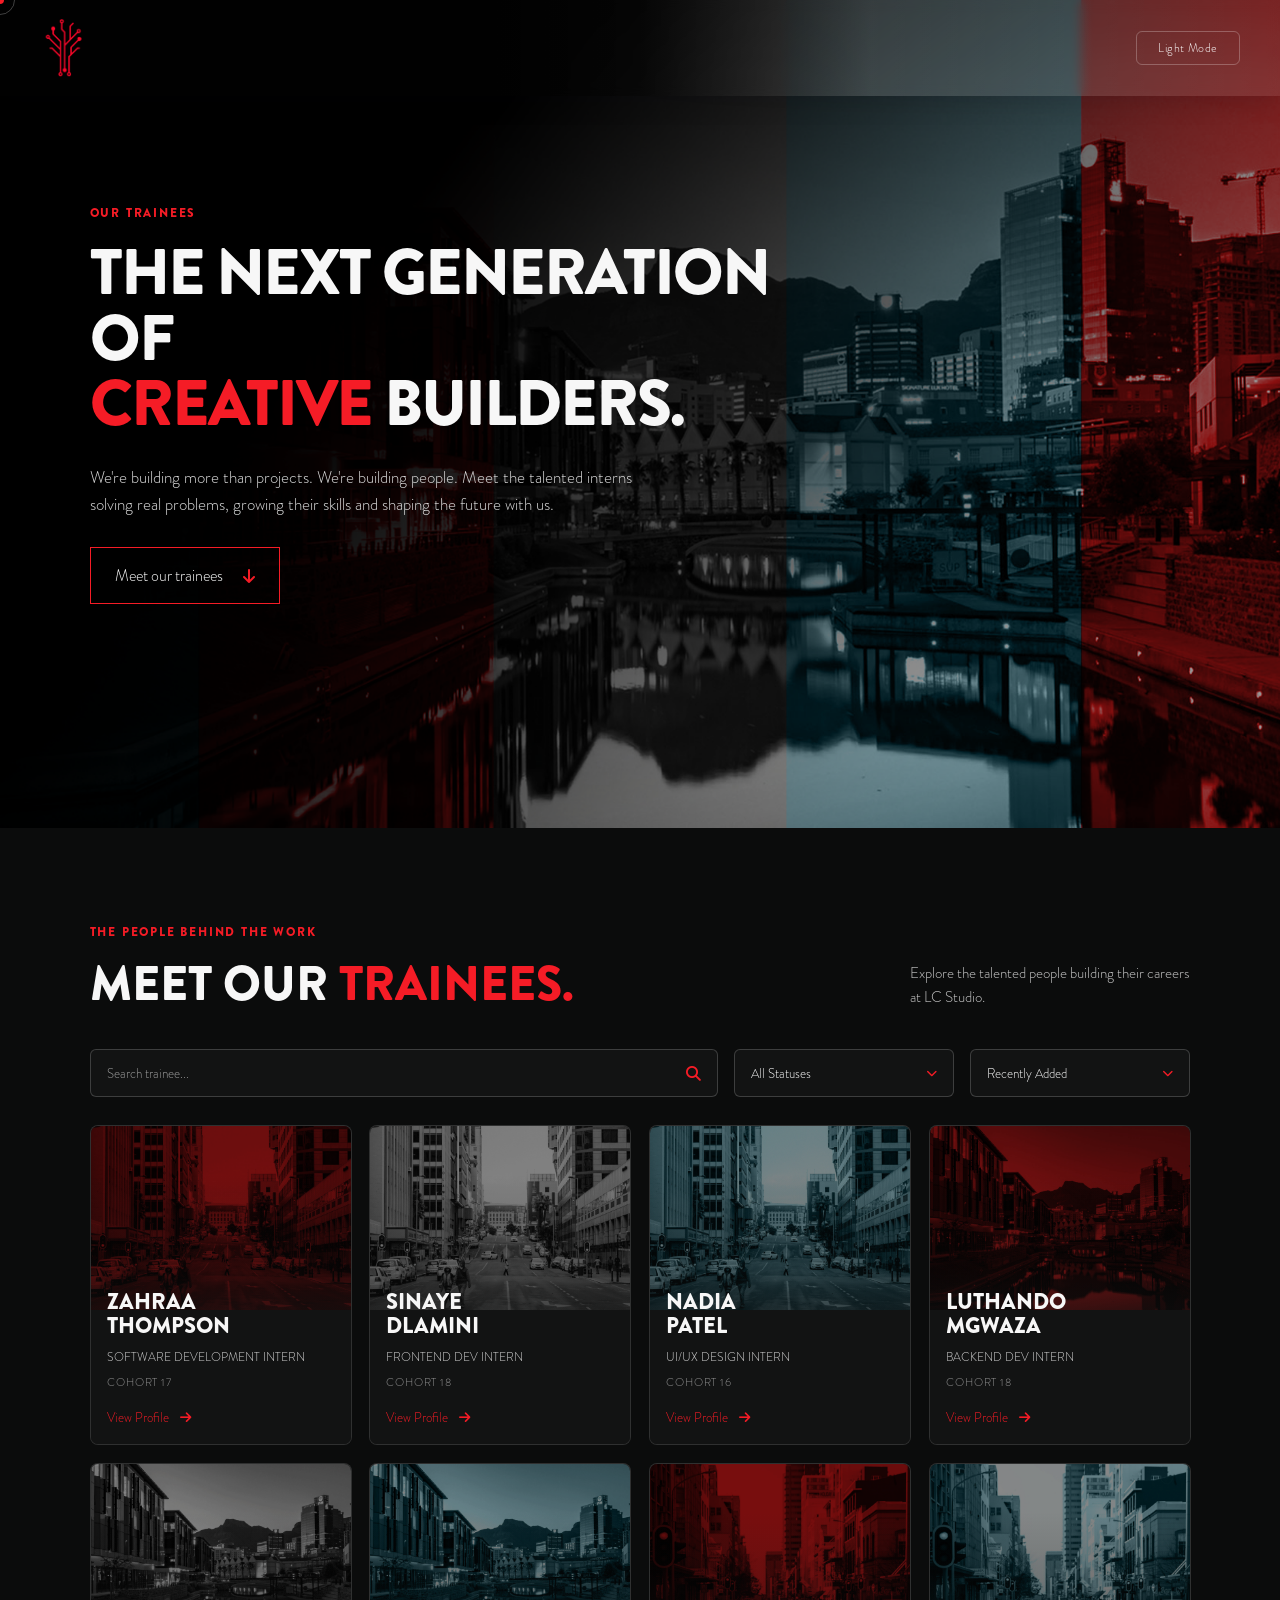
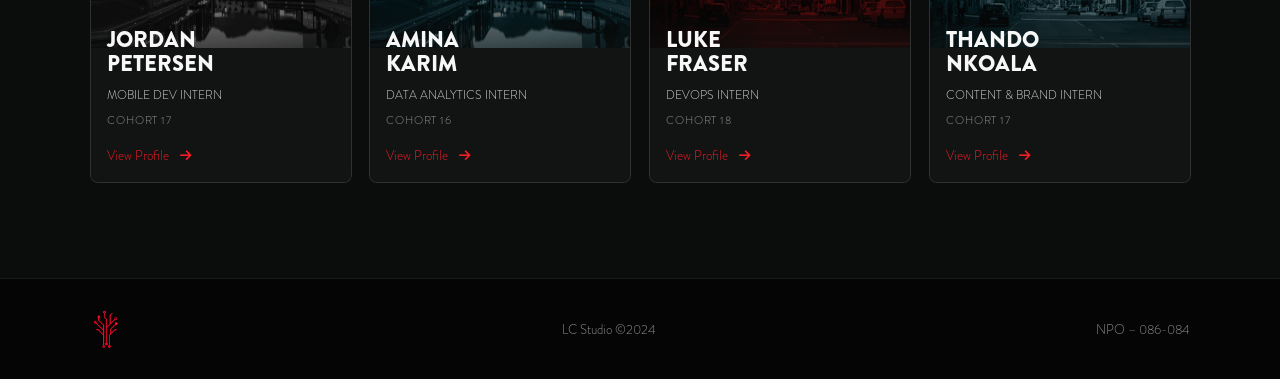
==== commit 0d107cbf: "updated nav" ====
--- a/frontend/html/index.html
+++ b/frontend/html/index.html
@@ -20,11 +20,11 @@
         </a>
 
         <nav class="site-nav" aria-label="Main navigation">
-            <a href="#services">SERVICES</a>
-            <a href="#profiles">PROFILES</a>
-            <a href="#clients">CLIENTS</a>
-            <a href="#partners">PARTNERS</a>
-            <a href="#contact">CONTACT</a>
+            <a href="#services" aria-label="Services"></a>
+            <a href="#profiles" aria-label="Profiles"></a>
+            <a href="#clients" aria-label="Clients"></a>
+            <a href="#partners" aria-label="Partners"></a>
+            <a href="#contact" aria-label="Contact"></a>
         </nav>
 
         <button id="themeToggle" class="theme-toggle" type="button" aria-pressed="false">
--- a/frontend/css/style.css
+++ b/frontend/css/style.css
@@ -245,7 +245,7 @@
     background: url("../../images/1920x1080-LCS-BANNER.png");
 
     background-size: cover;
-    background-position: center;
+    background-position: center 30%;
 
 }
 
